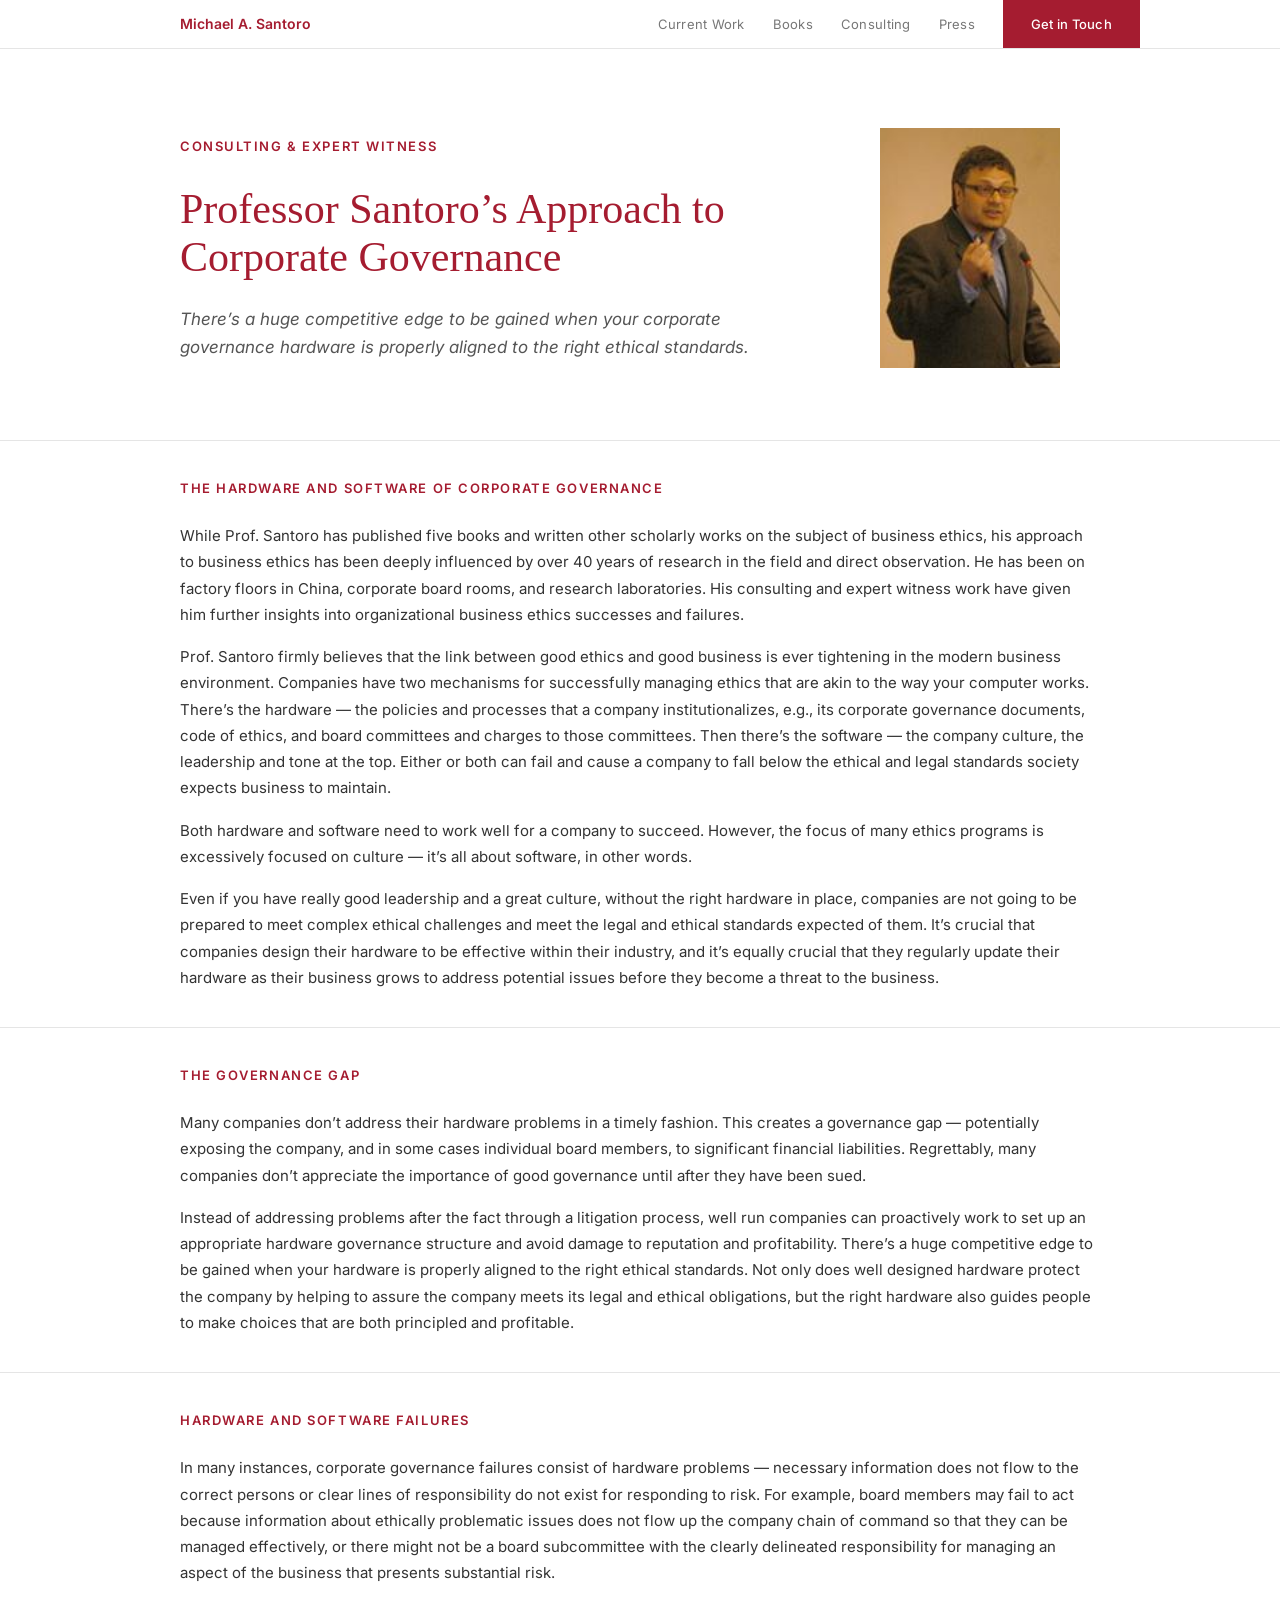
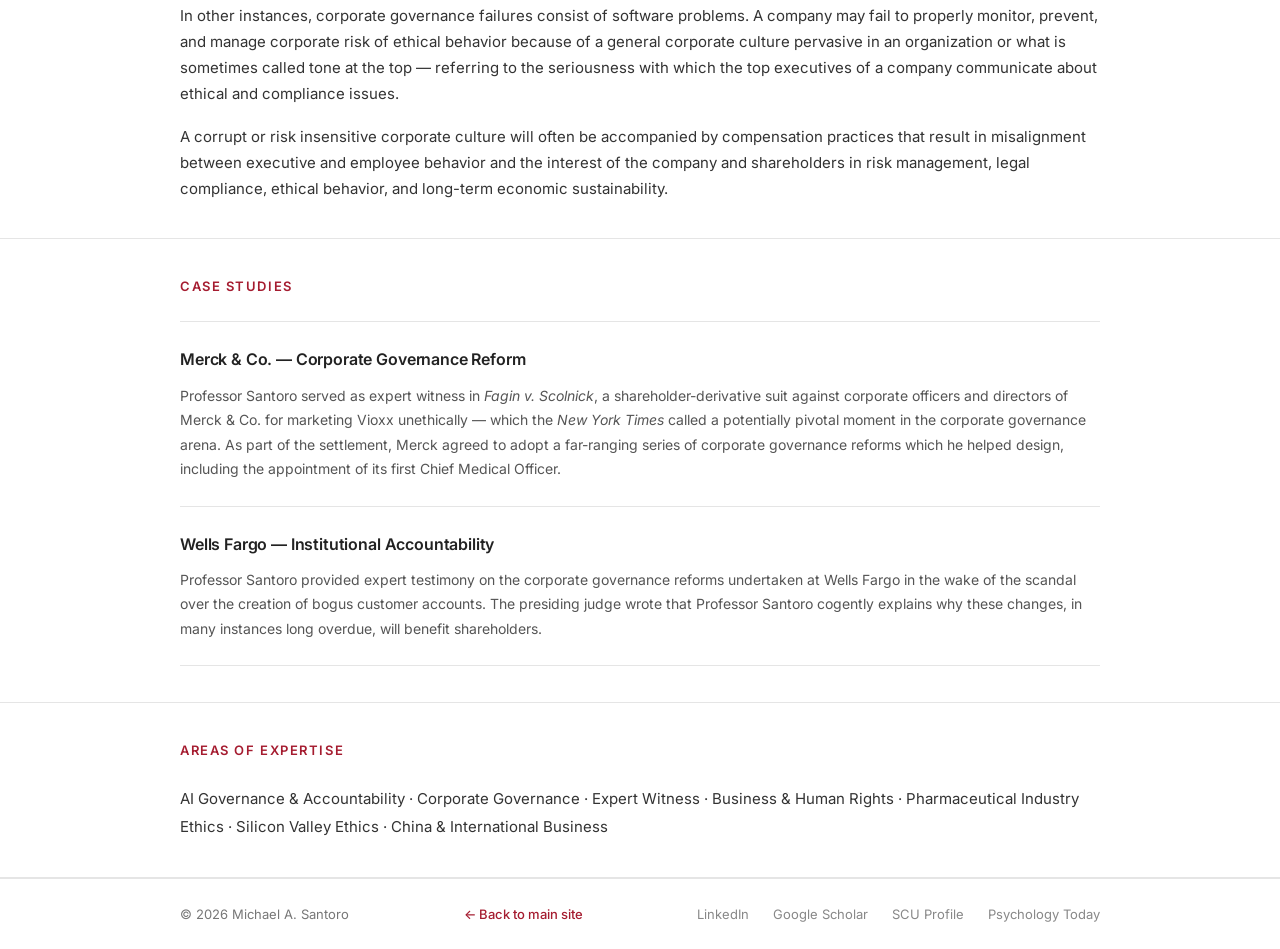
==== consulting.html @ 15b57846 "Consulting page added" ====
<!DOCTYPE html>
<html lang="en">
<head>
  <meta charset="UTF-8">
  <meta name="viewport" content="width=device-width, initial-scale=1.0">
  <title>Consulting &amp; Expert Witness — Michael A. Santoro</title>
  <meta name="description" content="Professor Michael A. Santoro's approach to corporate governance — consulting and expert witness practice.">
  <link rel="preconnect" href="https://fonts.googleapis.com">
  <link rel="preconnect" href="https://fonts.gstatic.com" crossorigin>
  <link href="https://fonts.googleapis.com/css2?family=Inter:wght@300;400;500;600&display=swap" rel="stylesheet">
  <link rel="stylesheet" href="styles.css">
  <style>
    /* ── Consulting Page ─────────────────────────────── */
    .consulting-hero {
      padding-top: 128px;
      padding-bottom: 72px;
      border-bottom: 1px solid #E5E5E5;
    }

    .consulting-hero .container {
      display: flex;
      align-items: center;
      gap: 60px;
      padding-left: 40px;
    }

    .consulting-hero-text {
      flex: 1;
      min-width: 0;
    }

    .consulting-hero-photo {
      flex-shrink: 0;
      width: 180px;
      margin-right: 40px;
    }

    .consulting-hero-photo .hero-image-wrapper {
      width: 180px;
    }

    .consulting-hero-photo .hero-image {
      width: 180px;
      height: 240px;
      overflow: hidden;
      background: var(--gray-100);
    }

    .consulting-hero-photo .hero-image img {
      width: 100%;
      height: 100%;
      object-fit: cover;
      object-position: left center;
      transform: scale(2) translate(-10%, -15%);
      transform-origin: left top;
      filter: none;
    }

    .consulting-hero .section-label {
      margin-bottom: 28px;
    }

    .consulting-hero-heading {
      font-family: Georgia, 'Times New Roman', serif;
      font-size: 42px;
      font-weight: 400;
      line-height: 1.15;
      color: var(--crimson);
      margin-bottom: 24px;
      max-width: 780px;
    }

    .consulting-hero-sub {
      font-size: 17px;
      line-height: 1.65;
      color: var(--gray-600);
      max-width: 680px;
      font-style: italic;
    }

    .consulting-section {
      padding: 36px 0;
    }

    .consulting-section .section-body {
      max-width: none;
    }

    .consulting-section .section-body + .section-body {
      margin-top: 16px;
    }

    .case-study {
      padding: 24px 0;
      border-bottom: 1px solid var(--gray-200);
    }

    .case-study:first-of-type {
      border-top: 1px solid var(--gray-200);
    }

    .case-study-title {
      font-size: 16px;
      font-weight: 600;
      letter-spacing: -0.01em;
      color: var(--black);
      margin-bottom: 10px;
    }

    .case-study-body {
      font-size: 14px;
      color: var(--gray-600);
      line-height: 1.75;
      max-width: none;
    }

    .expertise-list {
      font-size: 15px;
      color: var(--gray-700);
      line-height: 1.85;
      max-width: none;
    }

    .footer-back {
      font-size: 13px;
      color: var(--crimson);
      font-weight: 500;
    }

    .footer-back:hover {
      color: var(--crimson);
      text-decoration: underline;
      text-decoration-color: var(--crimson);
    }

    .footer-inner-consulting {
      display: flex;
      justify-content: space-between;
      align-items: center;
      flex-wrap: wrap;
      gap: 16px;
    }

    @media (max-width: 768px) {
      .consulting-hero {
        padding-top: 96px;
        padding-bottom: 48px;
      }
      .consulting-hero .container {
        flex-direction: column;
        gap: 32px;
        padding-left: 24px;
      }
      .consulting-hero-photo {
        width: 100%;
        margin-right: 0;
      }
      .consulting-hero-photo .hero-image-wrapper,
      .consulting-hero-photo .hero-image {
        width: 100%;
        max-width: 180px;
      }
      .consulting-hero-heading {
        font-size: 28px;
      }
      .consulting-hero-sub {
        font-size: 15px;
      }
    }
  </style>
</head>
<body>

<!-- ── Navigation ────────────────────────────────────── -->
<nav class="nav">
  <div class="nav-inner">
    <a href="index.html" class="nav-name">Michael A. Santoro</a>
    <button class="nav-toggle" aria-label="Toggle menu" onclick="document.querySelector('.nav-links').classList.toggle('active')">
      <span></span><span></span><span></span>
    </button>
    <ul class="nav-links">
      <li><a href="index.html#current-work">Current Work</a></li>
      <li><a href="index.html#books">Books</a></li>
      <li><a href="consulting.html">Consulting</a></li>
      <li><a href="index.html#press">Press</a></li>
    </ul>
    <a href="index.html#contact" class="nav-cta">Get in Touch</a>
  </div>
</nav>

<!-- ── Hero ──────────────────────────────────────────── -->
<section class="consulting-hero">
  <div class="container">
    <div class="consulting-hero-text">
      <p class="section-label">Consulting &amp; Expert Witness</p>
      <h1 class="consulting-hero-heading">Professor Santoro&rsquo;s Approach to Corporate Governance</h1>
      <p class="consulting-hero-sub">There&rsquo;s a huge competitive edge to be gained when your corporate governance hardware is properly aligned to the right ethical standards.</p>
    </div>
    <div class="consulting-hero-photo">
      <div class="hero-image-wrapper">
        <div class="hero-image">
          <img src="MAS Lectures.jpeg" alt="Professor Michael A. Santoro">
        </div>
      </div>
    </div>
  </div>
</section>

<!-- ── The Hardware and Software of Corporate Governance ─ -->
<section class="section consulting-section">
  <div class="container">
    <p class="section-label">The Hardware and Software of Corporate Governance</p>
    <p class="section-body">While Prof. Santoro has published five books and written other scholarly works on the subject of business ethics, his approach to business ethics has been deeply influenced by over 40 years of research in the field and direct observation. He has been on factory floors in China, corporate board rooms, and research laboratories. His consulting and expert witness work have given him further insights into organizational business ethics successes and failures.</p>
    <p class="section-body">Prof. Santoro firmly believes that the link between good ethics and good business is ever tightening in the modern business environment. Companies have two mechanisms for successfully managing ethics that are akin to the way your computer works. There&rsquo;s the hardware &mdash; the policies and processes that a company institutionalizes, e.g., its corporate governance documents, code of ethics, and board committees and charges to those committees. Then there&rsquo;s the software &mdash; the company culture, the leadership and tone at the top. Either or both can fail and cause a company to fall below the ethical and legal standards society expects business to maintain.</p>
    <p class="section-body">Both hardware and software need to work well for a company to succeed. However, the focus of many ethics programs is excessively focused on culture &mdash; it&rsquo;s all about software, in other words.</p>
    <p class="section-body">Even if you have really good leadership and a great culture, without the right hardware in place, companies are not going to be prepared to meet complex ethical challenges and meet the legal and ethical standards expected of them. It&rsquo;s crucial that companies design their hardware to be effective within their industry, and it&rsquo;s equally crucial that they regularly update their hardware as their business grows to address potential issues before they become a threat to the business.</p>
  </div>
</section>

<!-- ── The Governance Gap ────────────────────────────── -->
<section class="section consulting-section">
  <div class="container">
    <p class="section-label">The Governance Gap</p>
    <p class="section-body">Many companies don&rsquo;t address their hardware problems in a timely fashion. This creates a governance gap &mdash; potentially exposing the company, and in some cases individual board members, to significant financial liabilities. Regrettably, many companies don&rsquo;t appreciate the importance of good governance until after they have been sued.</p>
    <p class="section-body">Instead of addressing problems after the fact through a litigation process, well run companies can proactively work to set up an appropriate hardware governance structure and avoid damage to reputation and profitability. There&rsquo;s a huge competitive edge to be gained when your hardware is properly aligned to the right ethical standards. Not only does well designed hardware protect the company by helping to assure the company meets its legal and ethical obligations, but the right hardware also guides people to make choices that are both principled and profitable.</p>
  </div>
</section>

<!-- ── Hardware and Software Failures ────────────────── -->
<section class="section consulting-section">
  <div class="container">
    <p class="section-label">Hardware and Software Failures</p>
    <p class="section-body">In many instances, corporate governance failures consist of hardware problems &mdash; necessary information does not flow to the correct persons or clear lines of responsibility do not exist for responding to risk. For example, board members may fail to act because information about ethically problematic issues does not flow up the company chain of command so that they can be managed effectively, or there might not be a board subcommittee with the clearly delineated responsibility for managing an aspect of the business that presents substantial risk.</p>
    <p class="section-body">In other instances, corporate governance failures consist of software problems. A company may fail to properly monitor, prevent, and manage corporate risk of ethical behavior because of a general corporate culture pervasive in an organization or what is sometimes called tone at the top &mdash; referring to the seriousness with which the top executives of a company communicate about ethical and compliance issues.</p>
    <p class="section-body">A corrupt or risk insensitive corporate culture will often be accompanied by compensation practices that result in misalignment between executive and employee behavior and the interest of the company and shareholders in risk management, legal compliance, ethical behavior, and long-term economic sustainability.</p>
  </div>
</section>

<!-- ── Case Studies ──────────────────────────────────── -->
<section class="section consulting-section">
  <div class="container">
    <p class="section-label">Case Studies</p>

    <div class="case-study">
      <h3 class="case-study-title">Merck &amp; Co. &mdash; Corporate Governance Reform</h3>
      <p class="case-study-body">Professor Santoro served as expert witness in <em>Fagin v. Scolnick</em>, a shareholder-derivative suit against corporate officers and directors of Merck &amp; Co. for marketing Vioxx unethically &mdash; which the <em>New York Times</em> called a potentially pivotal moment in the corporate governance arena. As part of the settlement, Merck agreed to adopt a far-ranging series of corporate governance reforms which he helped design, including the appointment of its first Chief Medical Officer.</p>
    </div>

    <div class="case-study">
      <h3 class="case-study-title">Wells Fargo &mdash; Institutional Accountability</h3>
      <p class="case-study-body">Professor Santoro provided expert testimony on the corporate governance reforms undertaken at Wells Fargo in the wake of the scandal over the creation of bogus customer accounts. The presiding judge wrote that Professor Santoro cogently explains why these changes, in many instances long overdue, will benefit shareholders.</p>
    </div>
  </div>
</section>

<!-- ── Areas of Expertise ────────────────────────────── -->
<section class="section consulting-section">
  <div class="container">
    <p class="section-label">Areas of Expertise</p>
    <p class="expertise-list">AI Governance &amp; Accountability &middot; Corporate Governance &middot; Expert Witness &middot; Business &amp; Human Rights &middot; Pharmaceutical Industry Ethics &middot; Silicon Valley Ethics &middot; China &amp; International Business</p>
  </div>
</section>

<!-- ── Footer ────────────────────────────────────────── -->
<footer class="footer">
  <div class="container">
    <div class="footer-inner footer-inner-consulting">
      <span class="footer-name">&copy; 2026 Michael A. Santoro</span>
      <a href="index.html" class="footer-back">&larr; Back to main site</a>
      <div class="footer-links">
        <a href="https://www.linkedin.com/in/michael-santoro-43972324/" target="_blank" rel="noopener">LinkedIn</a>
        <a href="https://scholar.google.com/citations?user=RKDsiboAAAAJ&hl=en" target="_blank" rel="noopener">Google Scholar</a>
        <a href="https://www.scu.edu/business/management/faculty/santoro/" target="_blank" rel="noopener">SCU Profile</a>
        <a href="https://www.psychologytoday.com/us/contributors/michael-a-santoro-jd-phd" target="_blank" rel="noopener">Psychology Today</a>
      </div>
    </div>
  </div>
</footer>

</body>
</html>
---- styles.css ----
/* ── Reset & Base ─────────────────────────────────────── */
*,
*::before,
*::after {
  margin: 0;
  padding: 0;
  box-sizing: border-box;
}

:root {
  --black: #222222;
  --white: #FFFFFF;
  --gray-100: #F5F5F5;
  --gray-200: #E5E5E5;
  --gray-400: #999999;
  --gray-500: #777777;
  --gray-600: #555555;
  --gray-700: #333333;
  --border: #E5E5E5;
  --crimson: #A51C30;
  --max-width: 1000px;
  --section-padding: 60px 0;
  --font-sans: 'Inter', -apple-system, BlinkMacSystemFont, 'Helvetica Neue', sans-serif;
}

html {
  scroll-behavior: smooth;
  -webkit-font-smoothing: antialiased;
  -moz-osx-font-smoothing: grayscale;
}

body {
  font-family: var(--font-sans);
  color: var(--black);
  background: var(--white);
  line-height: 1.7;
  font-size: 15px;
}

a {
  color: var(--black);
  text-decoration: none;
  transition: color 0.2s;
}

a:hover {
  color: var(--gray-600);
}

img {
  display: block;
  max-width: 100%;
}

/* ── Navigation ──────────────────────────────────────── */
.nav {
  position: fixed;
  top: 0;
  left: 0;
  right: 0;
  z-index: 1000;
  background: var(--white);
  border-bottom: 1px solid var(--border);
}

.nav-inner {
  max-width: var(--max-width);
  margin: 0 auto;
  padding: 0 0 0 40px;
  height: 48px;
  display: flex;
  align-items: center;
}

.nav-name {
  font-size: 14px;
  font-weight: 600;
  letter-spacing: 0;
  color: var(--crimson);
}

.nav-links {
  display: flex;
  gap: 28px;
  list-style: none;
  margin-left: auto;
  margin-right: 28px;
}

.nav-links a {
  font-size: 13px;
  font-weight: 400;
  color: var(--gray-500);
  letter-spacing: 0.02em;
  transition: color 0.2s;
}

.nav-links a:hover {
  color: var(--crimson);
}

.nav-toggle {
  display: none;
  background: none;
  border: none;
  cursor: pointer;
  padding: 4px;
}

.nav-toggle span {
  display: block;
  width: 18px;
  height: 1.5px;
  background: var(--black);
  margin: 4px 0;
  transition: 0.3s;
}

.nav-cta {
  display: flex;
  align-items: center;
  justify-content: center;
  height: 48px;
  padding: 0 28px;
  background: var(--crimson);
  color: var(--white);
  font-size: 13px;
  font-weight: 500;
  letter-spacing: 0.02em;
  transition: background 0.2s;
  flex-shrink: 0;
}

.nav-cta:hover {
  background: #8A1526;
  color: var(--white);
}

/* ── Container ───────────────────────────────────────── */
.container {
  max-width: var(--max-width);
  margin: 0 auto;
  padding: 0 40px;
}

/* ── Hero / Faculty Profile Header ───────────────────── */
.hero {
  min-height: calc(100vh - 50px);
  padding-top: 48px;
  display: flex;
  flex-direction: column;
  justify-content: center;
  border-bottom: 1px solid #E5E5E5;
}

.hero .container {
  display: flex;
  align-items: stretch;
  gap: 60px;
  padding-left: 40px;
}

.hero-main {
  flex: 1;
  display: flex;
  flex-direction: column;
}

.hero-photo {
  flex-shrink: 0;
  width: 320px;
  margin-left: auto;
  margin-right: -60px;
  display: flex;
  flex-direction: column;
}

.hero-education {
  padding-top: 16px;
}

.hero-main .hero-contact {
  margin-top: auto;
  align-self: flex-start;
}

.hero-image-wrapper {
  position: relative;
  width: 320px;
  margin-bottom: 0;
}

.hero-image {
  width: 320px;
  height: 440px;
  overflow: hidden;
  background: var(--gray-100);
  position: relative;
  z-index: 1;
}

.hero-image img {
  width: 100%;
  height: 100%;
  object-fit: cover;
  transform: scale(1.4) translateY(12%);
  filter: grayscale(100%);
}

.hero-name {
  font-family: Georgia, 'Times New Roman', serif;
  font-size: 42px;
  font-weight: 400;
  line-height: 1.15;
  color: var(--crimson);
  margin-bottom: 24px;
}


.hero-credentials {
  padding-bottom: 20px;
  margin-bottom: 20px;
  border-bottom: 1px solid var(--gray-200);
}

.hero-credentials p {
  font-size: 13px;
  line-height: 1.6;
  margin: 0;
}

.cred-dark {
  color: #1A1814;
  font-weight: 500;
}

.cred-muted {
  color: #888888;
  font-weight: 400;
}

.cred-spacer {
  margin-top: 8px !important;
}


.hero-education-label {
  font-size: 12px;
  font-weight: 500;
  letter-spacing: 0.15em;
  text-transform: uppercase;
  color: var(--crimson);
  margin-bottom: 8px;
}

.hero-education ul {
  list-style: none;
  display: flex;
  flex-direction: column;
  gap: 3px;
}

.hero-education li {
  font-size: 12px;
  line-height: 1.5;
}

.edu-deg {
  color: #1A1814;
  font-weight: 500;
}

.edu-inst {
  color: #888888;
  font-weight: 400;
}

.hero-email {
  font-size: 13px;
  color: var(--gray-600);
  margin-bottom: 6px;
}

.hero-email:hover {
  color: var(--black);
}

.hero-contact {
  font-size: 13px;
  color: var(--crimson);
}

.hero-contact:hover {
  color: var(--crimson);
  text-decoration: underline;
  text-decoration-color: var(--crimson);
}

.hero-bio {
  max-width: 600px;
  margin-bottom: 8px;
}

.hero-bio p {
  font-size: 15px;
  color: var(--gray-700);
  line-height: 1.75;
  margin-bottom: 16px;
}

.hero-bio strong {
  font-weight: 600;
  color: var(--black);
}

.hero-readmore {
  display: inline-block;
  margin-top: 8px;
  font-size: 12px;
  color: #888888;
  text-decoration: none;
}

.hero-readmore:hover {
  color: #888888;
  text-decoration: underline;
  text-decoration-color: #888888;
}

.hero-bio p:last-child {
  margin-bottom: 0;
}

/* ── Credentials Strip ──────────────────────────────── */
.credentials-strip {
  padding: 16px 20px;
  background: #F7F7F5;
  border-top: 1px solid #E5E5E5;
  border-bottom: 1px solid #E5E5E5;
  display: flex;
  justify-content: center;
  align-items: center;
}

.credentials-strip p {
  font-size: 11px;
  font-weight: 400;
  letter-spacing: 0.03em;
  color: #888888;
  text-align: center;
  white-space: nowrap;
  margin: 0;
  padding-left: 80px;
}

.credentials-strip + .section {
  padding-top: 32px;
}

/* ── Expandable Sections ─────────────────────────────── */
.expandable .expandable-content {
  overflow: hidden;
}

/* Current Work: show first items */
#current-work .expandable:not(.expanded) .expandable-content {
  max-height: 340px;
  position: relative;
}

#current-work .expandable:not(.expanded) .expandable-content::after {
  content: "";
  position: absolute;
  bottom: 0;
  left: 0;
  right: 0;
  height: 60px;
  background: linear-gradient(transparent, var(--white));
  pointer-events: none;
}

/* Press: show first 5 items */
#press .expandable:not(.expanded) .expandable-content {
  max-height: 290px;
  position: relative;
}

#press .expandable:not(.expanded) .expandable-content::after {
  content: "";
  position: absolute;
  bottom: 0;
  left: 0;
  right: 0;
  height: 60px;
  background: linear-gradient(transparent, var(--white));
  pointer-events: none;
}

.expandable.expanded .expandable-content {
  max-height: none;
}

.expand-toggle {
  display: inline-block;
  margin-top: 16px;
  font-size: 13px;
  font-weight: 500;
  color: var(--crimson);
  cursor: pointer;
}

.expand-toggle:hover {
  text-decoration: underline;
  text-decoration-color: var(--crimson);
  color: var(--crimson);
}

/* ── Section Styles ──────────────────────────────────── */
.section {
  padding: var(--section-padding);
  border-bottom: 1px solid #E5E5E5;
  scroll-margin-top: 48px;
}

.section-label {
  font-size: 13px;
  font-weight: 600;
  letter-spacing: 0.12em;
  text-transform: uppercase;
  color: var(--crimson);
  margin-bottom: 24px;
}

.section-title {
  font-size: 22px;
  font-weight: 600;
  letter-spacing: -0.01em;
  line-height: 1.3;
  color: var(--black);
  margin-bottom: 12px;
}

.section-subtitle {
  font-size: 14px;
  font-weight: 400;
  color: var(--gray-500);
  line-height: 1.6;
  max-width: 560px;
  margin-bottom: 40px;
}

.section-body {
  font-size: 15px;
  color: var(--gray-700);
  line-height: 1.75;
  max-width: 700px;
  margin-bottom: 16px;
}

.section-body:last-child {
  margin-bottom: 0;
}

.about-bio p {
  font-size: 15px;
  color: var(--gray-700);
  line-height: 1.75;
  max-width: 700px;
  margin-bottom: 16px;
}

.about-bio p:last-child {
  margin-bottom: 0;
}

/* ── Current Work ────────────────────────────────────── */
.current-work-framing {
  font-size: 16px;
  font-style: italic;
  color: var(--gray-600);
  line-height: 1.6;
  margin-bottom: 24px;
  padding-left: 20px;
  border-left: 3px solid var(--crimson);
}

.current-work-list {
  list-style: none;
  display: flex;
  flex-direction: column;
  gap: 0;
  margin: 0;
  padding: 0;
}

.current-work-list li {
  display: flex;
  flex-direction: column;
  gap: 2px;
  padding: 16px 0;
  margin: 0;
  position: relative;
}

.current-work-list li::after {
  content: "";
  position: absolute;
  bottom: 0;
  left: 0;
  width: 100%;
  height: 1px;
  background: var(--gray-200);
}


.cw-category {
  font-size: 16px;
  font-weight: 600;
  letter-spacing: 0.14em;
  text-transform: uppercase;
  color: var(--crimson);
  margin-top: 48px;
  margin-bottom: 16px;
}

.cw-category:first-child {
  margin-top: 0;
}

.cw-subcategory {
  font-size: 11px;
  font-weight: 500;
  letter-spacing: 0.1em;
  text-transform: uppercase;
  color: var(--crimson);
  margin-top: 32px;
  margin-bottom: 0;
  padding-left: 0;
  padding-bottom: 10px;
  border-bottom: 1px solid #BBBBBB;
}

.cw-divider {
  margin: 0;
  height: 0;
}

.cw-row {
  display: flex;
  justify-content: space-between;
  align-items: baseline;
  gap: 16px;
}

.cw-date {
  font-size: 12px;
  color: #888888;
  font-weight: 400;
  flex-shrink: 0;
  white-space: nowrap;
}

.cw-title {
  font-size: 15px;
  font-weight: 500;
  color: var(--black);
}

.cw-link {
  color: var(--black);
  text-decoration: none;
}

.cw-link:hover {
  color: var(--crimson);
  text-decoration: underline;
  text-decoration-color: var(--crimson);
}

.cw-desc {
  font-size: 13px;
  color: var(--gray-500);
  font-weight: 400;
  line-height: 1.6;
}

.cw-venue {
  font-size: 12px;
  color: var(--gray-400);
  font-weight: 400;
}

/* ── Historical Foundation ───────────────────────────── */
.subsection-label {
  font-size: 11px;
  font-weight: 500;
  letter-spacing: 0.12em;
  text-transform: uppercase;
  color: var(--gray-400);
  margin-top: 32px;
  margin-bottom: 16px;
}

.public-service-list {
  list-style: none;
  display: flex;
  flex-direction: column;
  gap: 8px;
}

.public-service-list li {
  font-size: 13px;
  color: var(--gray-600);
  padding-left: 16px;
  position: relative;
  line-height: 1.6;
}

.public-service-list li::before {
  content: "";
  position: absolute;
  left: 0;
  top: 8px;
  width: 4px;
  height: 4px;
  border-radius: 50%;
  background: var(--gray-400);
}

.crimson-link {
  color: var(--crimson);
  font-weight: 500;
}

.crimson-link:hover {
  text-decoration: underline;
  text-decoration-color: var(--crimson);
  color: var(--crimson);
}

/* ── Education List ──────────────────────────────────── */
.education-list {
  list-style: none;
  display: flex;
  flex-direction: column;
  gap: 6px;
}

.education-list li {
  font-size: 14px;
  color: var(--gray-700);
  line-height: 1.5;
}

/* ── Research Cards ──────────────────────────────────── */
.research-featured {
  margin-bottom: 20px;
}

.research-card {
  padding: 24px 0;
  border-bottom: 1px solid var(--gray-200);
}

.research-card:last-child {
  border-bottom: none;
}

.research-card--featured {
  border-left: 3px solid var(--crimson);
  padding-left: 20px;
  border-bottom: 1px solid var(--gray-200);
  padding-bottom: 24px;
}

.research-card-subtitle {
  font-size: 13px;
  font-weight: 500;
  color: var(--gray-500);
  margin-bottom: 8px;
  font-style: italic;
}

.research-card h3 {
  font-size: 16px;
  font-weight: 600;
  letter-spacing: -0.01em;
  margin-bottom: 8px;
  color: var(--black);
}

.research-card p {
  font-size: 14px;
  color: var(--gray-600);
  line-height: 1.7;
}

.research-grid {
  display: grid;
  grid-template-columns: repeat(2, 1fr);
  gap: 0 40px;
}

.research-grid .research-card {
  border-bottom: none;
  padding: 16px 0 0;
}

/* ── Books ───────────────────────────────────────────── */
#books {
  padding-top: 16px;
  padding-bottom: 8px;
}

.books-grid {
  display: grid;
  grid-template-columns: repeat(5, minmax(0, 1fr));
  gap: 48px;
  align-items: start;
}

.book-item {
  display: flex;
  flex-direction: column;
  align-items: flex-start;
  text-align: left;
  min-width: 0;
}

.book-item .book-cover-wrap {
  width: 100%;
  height: 220px;
  overflow: hidden;
  border-radius: 4px;
  margin-bottom: 10px;
  background: var(--gray-100);
}

.book-item .book-cover-wrap img {
  width: 100%;
  height: 100%;
  object-fit: cover;
  display: block;
}

.book-item-title {
  font-size: 13px;
  font-weight: 600;
  color: var(--black);
  line-height: 1.3;
  margin-bottom: 0;
  text-align: left;
  width: 100%;
  height: 90px;
}

.book-subtitle {
  display: block;
  font-size: 11px;
  font-weight: 400;
  color: var(--gray-600);
  margin-top: 2px;
}

.book-item-publisher {
  font-size: 11px;
  color: var(--gray-400);
  font-weight: 400;
  white-space: nowrap;
  text-align: left;
  width: 100%;
}

/* ── Pull Quote ─────────────────────────────────────── */
.pull-quote {
  background: #F7F7F5;
  border-top: 1px solid #E5E5E5;
  border-bottom: 1px solid #E5E5E5;
}

.pull-quote blockquote {
  padding-left: 24px;
  border-left: 3px solid #E5E5E5;
  max-width: 600px;
}

.pull-quote blockquote p {
  font-size: 17px;
  font-weight: 400;
  font-style: italic;
  line-height: 1.65;
  color: #333333;
  margin-bottom: 12px;
  font-family: Georgia, 'Times New Roman', serif;
}

.pull-quote blockquote cite {
  font-size: 12px;
  font-weight: 500;
  font-style: normal;
  color: #888888;
  letter-spacing: 0.08em;
  text-transform: uppercase;
}

/* ── Consulting ──────────────────────────────────────── */
.consulting-grid {
  display: grid;
  grid-template-columns: 1fr 1fr;
  gap: 40px;
}

.consulting-card h3 {
  font-size: 16px;
  font-weight: 600;
  letter-spacing: -0.01em;
  margin-bottom: 10px;
  color: var(--black);
}

.consulting-card p {
  font-size: 14px;
  color: var(--gray-600);
  line-height: 1.7;
  margin-bottom: 16px;
}

.consulting-list {
  list-style: none;
  display: flex;
  flex-direction: column;
  gap: 6px;
}

.consulting-list li {
  font-size: 13px;
  color: var(--gray-600);
  padding-left: 16px;
  position: relative;
}

.consulting-list li::before {
  content: "";
  position: absolute;
  left: 0;
  top: 8px;
  width: 4px;
  height: 4px;
  border-radius: 50%;
  background: var(--gray-400);
}

/* ── Press ───────────────────────────────────────────── */
.press-list {
  display: flex;
  flex-direction: column;
}

.press-item {
  display: flex;
  align-items: center;
  padding: 16px 0;
  border-bottom: 1px solid var(--gray-200);
  gap: 20px;
}

.press-item:first-child {
  border-top: 1px solid var(--gray-200);
}

.press-item:hover {
  background: var(--gray-100);
  margin: 0 -8px;
  padding: 16px 8px;
}

.press-source {
  font-size: 11px;
  font-weight: 500;
  letter-spacing: 0.08em;
  text-transform: uppercase;
  color: var(--crimson);
  min-width: 220px;
  width: 220px;
  flex-shrink: 0;
}

.press-title {
  font-size: 14px;
  font-weight: 400;
  color: var(--black);
  flex: 1;
}

.press-year {
  font-size: 13px;
  color: var(--gray-400);
  font-weight: 400;
  flex-shrink: 0;
}

/* ── Contact ─────────────────────────────────────────── */
.contact-grid {
  display: grid;
  grid-template-columns: repeat(3, 1fr);
  gap: 24px;
}

.contact-card {
  padding: 24px 0;
  border-bottom: 1px solid var(--gray-200);
}

.contact-card:hover {
  color: var(--black);
}

.contact-card-label {
  font-size: 11px;
  font-weight: 500;
  letter-spacing: 0.08em;
  text-transform: uppercase;
  color: var(--gray-400);
  margin-bottom: 6px;
}

.contact-card-value {
  font-size: 14px;
  font-weight: 400;
  color: var(--black);
  line-height: 1.5;
}

/* ── Footer ──────────────────────────────────────────── */
.footer {
  border-top: 1px solid #E5E5E5;
  padding: 24px 0;
}

.footer-inner {
  display: flex;
  justify-content: space-between;
  align-items: center;
}

.footer-name {
  font-size: 13px;
  font-weight: 400;
  color: var(--gray-500);
}

.footer-links {
  display: flex;
  gap: 24px;
}

.footer-links a {
  font-size: 13px;
  color: #888888;
  transition: color 0.2s;
}

.footer-links a:hover {
  color: var(--black);
}

/* ── Responsive ──────────────────────────────────────── */
@media (max-width: 768px) {
  :root {
    --section-padding: 40px 0;
  }

  .container {
    padding: 0 24px;
  }

  .nav-inner {
    padding: 0 0 0 24px;
  }

  .nav-cta {
    height: 48px;
    padding: 0 20px;
    font-size: 12px;
  }

  .nav-links {
    display: none;
    position: absolute;
    top: 48px;
    left: 0;
    right: 0;
    background: var(--white);
    flex-direction: column;
    padding: 16px 24px;
    gap: 12px;
    border-bottom: 1px solid var(--border);
  }

  .nav-links.active {
    display: flex;
  }

  .nav-toggle {
    display: block;
  }

  .hero {
    padding-top: 72px;
    padding-bottom: 32px;
  }

  .hero .container {
    flex-direction: column;
    gap: 24px;
  }

  .hero-sidebar {
    width: 100%;
    align-items: center;
    text-align: center;
  }

  .hero-image-wrapper {
    width: 200px;
  }

  .hero-image {
    width: 200px;
    height: 200px;
  }

  .hero-name {
    font-size: 22px;
  }

  .hero-titles {
    align-items: center;
  }

  .credentials-strip p {
    font-size: 11px;
    line-height: 1.6;
    white-space: normal;
  }

  .research-grid {
    grid-template-columns: 1fr;
  }

  .contact-grid {
    grid-template-columns: repeat(2, 1fr);
  }

  .consulting-grid {
    grid-template-columns: 1fr;
  }

  .books-grid {
    grid-template-columns: repeat(3, minmax(0, 1fr));
    gap: 12px;
  }


  .press-item {
    flex-wrap: wrap;
    gap: 4px 16px;
  }

  .press-source {
    min-width: auto;
    width: 100%;
  }

  .press-year {
    order: 3;
  }

  .footer-inner {
    flex-direction: column;
    gap: 12px;
    text-align: center;
  }
}
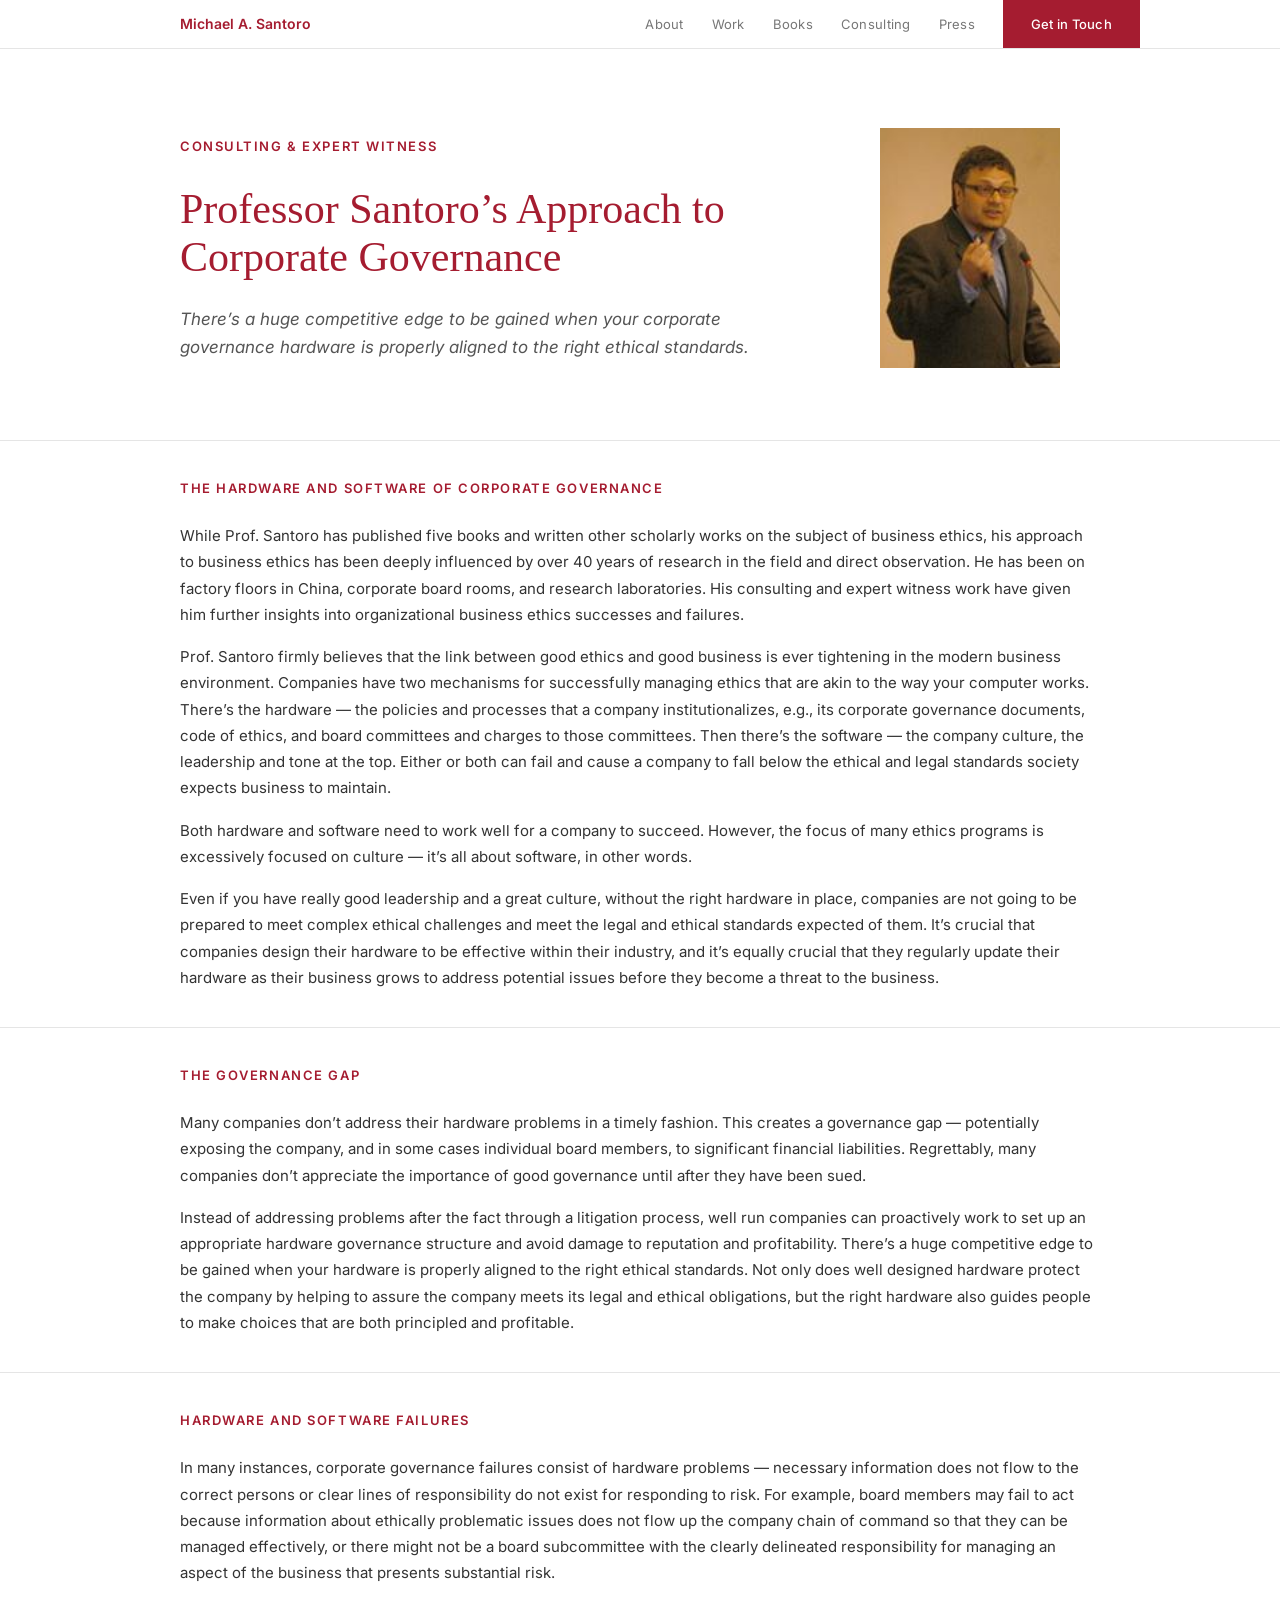
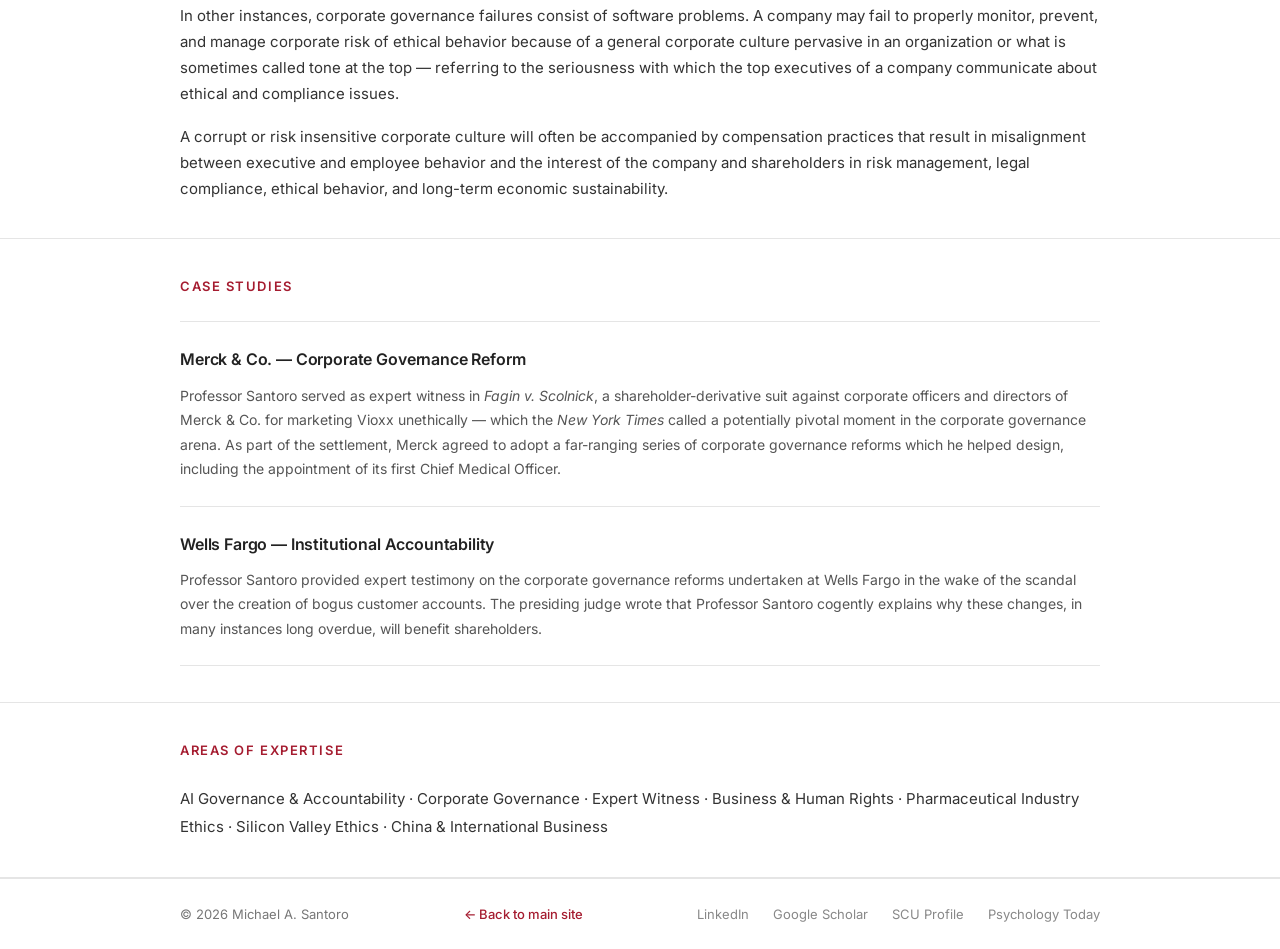
==== commit 47bc97a6: "research and teaching restructure" ====
--- a/consulting.html
+++ b/consulting.html
@@ -179,7 +179,8 @@
       <span></span><span></span><span></span>
     </button>
     <ul class="nav-links">
-      <li><a href="index.html#current-work">Current Work</a></li>
+      <li><a href="about.html" class="nav-external"><span>About</span></a></li>
+      <li><a href="index.html#current-work">Work</a></li>
       <li><a href="index.html#books">Books</a></li>
       <li><a href="consulting.html">Consulting</a></li>
       <li><a href="index.html#press">Press</a></li>
--- a/styles.css
+++ b/styles.css
@@ -99,6 +99,34 @@
   color: var(--crimson);
 }
 
+.nav-links a.nav-external {
+  position: relative;
+  display: inline-block;
+}
+
+.nav-links a.nav-external span {
+  display: inline-block;
+  transition: transform 0.2s;
+}
+
+.nav-links a.nav-external:hover span {
+  transform: translateX(-8px);
+}
+
+.nav-links a.nav-external::after {
+  content: "\2192";
+  position: absolute;
+  right: 0;
+  top: 0;
+  opacity: 0;
+  transition: opacity 0.2s, transform 0.2s;
+}
+
+.nav-links a.nav-external:hover::after {
+  opacity: 1;
+  transform: translateX(8px);
+}
+
 .nav-toggle {
   display: none;
   background: none;
@@ -170,7 +198,7 @@
   flex-shrink: 0;
   width: 320px;
   margin-left: auto;
-  margin-right: -60px;
+  margin-right: -40px;
   display: flex;
   flex-direction: column;
 }
@@ -355,6 +383,36 @@
 
 .credentials-strip + .section {
   padding-top: 32px;
+}
+
+.about-strip {
+  padding: 18px 20px;
+  background: #F7F7F5;
+  border-top: 1px solid #E5E5E5;
+  border-bottom: 1px solid #E5E5E5;
+  display: flex;
+  justify-content: center;
+  align-items: center;
+}
+
+.about-strip p {
+  font-size: 13px;
+  font-weight: 400;
+  letter-spacing: 0.02em;
+  color: #888888;
+  text-align: center;
+  margin: 0;
+}
+
+.about-strip p a {
+  color: var(--crimson);
+  font-weight: 500;
+  text-decoration: none;
+}
+
+.about-strip p a:hover {
+  text-decoration: underline;
+  text-decoration-color: var(--crimson);
 }
 
 /* ── Expandable Sections ─────────────────────────────── */
@@ -473,6 +531,11 @@
   margin-bottom: 0;
 }
 
+.about-readmore {
+  display: inline-block;
+  margin-top: 24px;
+}
+
 /* ── Current Work ────────────────────────────────────── */
 .current-work-framing {
   font-size: 16px;
@@ -545,6 +608,41 @@
   height: 0;
 }
 
+.cw-category-toggle {
+  cursor: pointer;
+  user-select: none;
+}
+
+.cw-category-toggle:hover {
+  opacity: 0.75;
+}
+
+.cw-chevron {
+  display: inline-block;
+  margin-left: 12px;
+  transition: opacity 0.3s ease;
+}
+
+.cw-chevron::before {
+  content: "+";
+}
+
+.cw-category-toggle.expanded .cw-chevron::before {
+  content: "\2212";
+}
+
+.cw-collapsible {
+  max-height: 0;
+  overflow: hidden;
+  opacity: 0;
+  transition: max-height 0.5s ease, opacity 0.4s ease;
+}
+
+.cw-collapsible.expanded {
+  max-height: 5000px;
+  opacity: 1;
+}
+
 .cw-row {
   display: flex;
   justify-content: space-between;
@@ -708,8 +806,8 @@
 
 /* ── Books ───────────────────────────────────────────── */
 #books {
-  padding-top: 16px;
-  padding-bottom: 8px;
+  padding-top: 60px;
+  padding-bottom: 60px;
 }
 
 .books-grid {
@@ -732,7 +830,7 @@
   height: 220px;
   overflow: hidden;
   border-radius: 4px;
-  margin-bottom: 10px;
+  margin-bottom: 24px;
   background: var(--gray-100);
 }
 
@@ -759,7 +857,7 @@
   font-size: 11px;
   font-weight: 400;
   color: var(--gray-600);
-  margin-top: 2px;
+  margin-top: 6px;
 }
 
 .book-item-publisher {
@@ -769,6 +867,7 @@
   white-space: nowrap;
   text-align: left;
   width: 100%;
+  margin-top: 14px;
 }
 
 /* ── Pull Quote ─────────────────────────────────────── */
@@ -859,7 +958,7 @@
 .press-item {
   display: flex;
   align-items: center;
-  padding: 16px 0;
+  padding: 16px 20px 16px 0;
   border-bottom: 1px solid var(--gray-200);
   gap: 20px;
 }
@@ -871,7 +970,7 @@
 .press-item:hover {
   background: var(--gray-100);
   margin: 0 -8px;
-  padding: 16px 8px;
+  padding: 16px 28px 16px 8px;
 }
 
 .press-source {
@@ -880,8 +979,8 @@
   letter-spacing: 0.08em;
   text-transform: uppercase;
   color: var(--crimson);
-  min-width: 220px;
-  width: 220px;
+  min-width: 180px;
+  width: 180px;
   flex-shrink: 0;
 }
 
